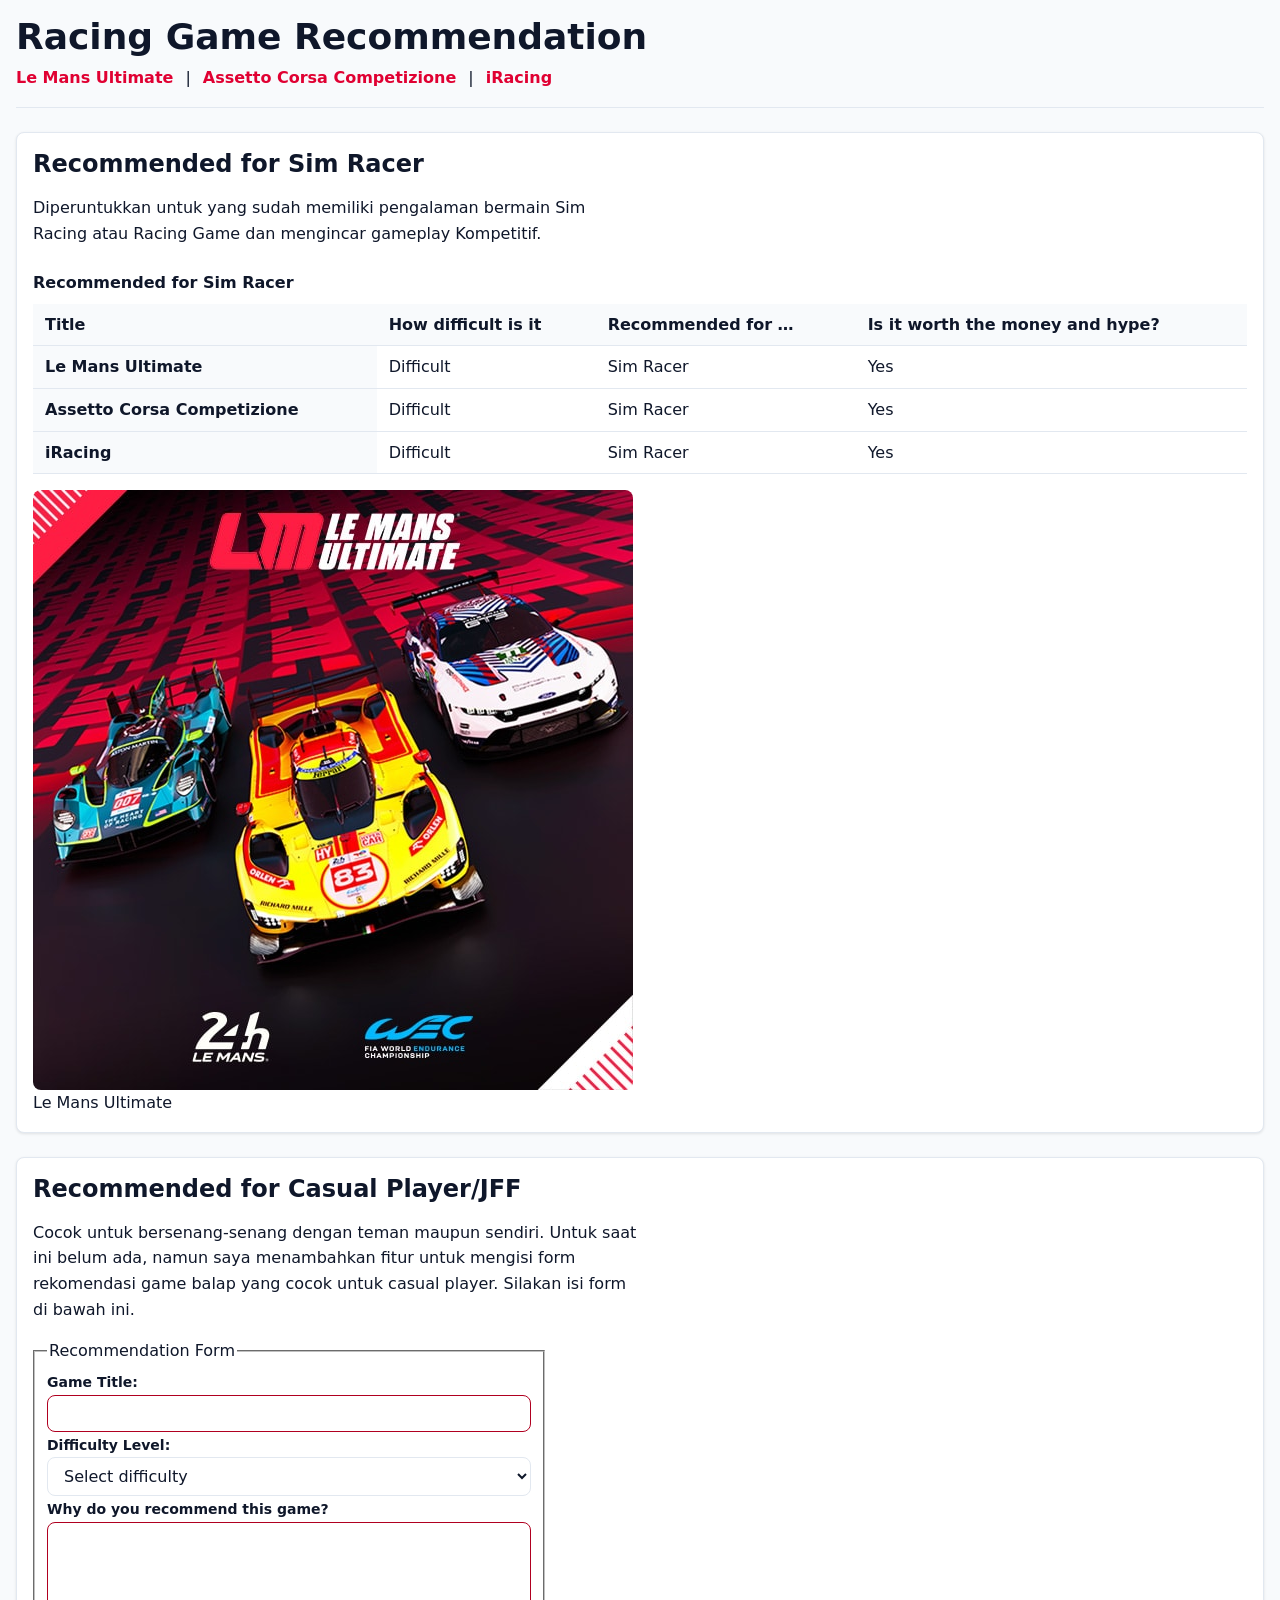
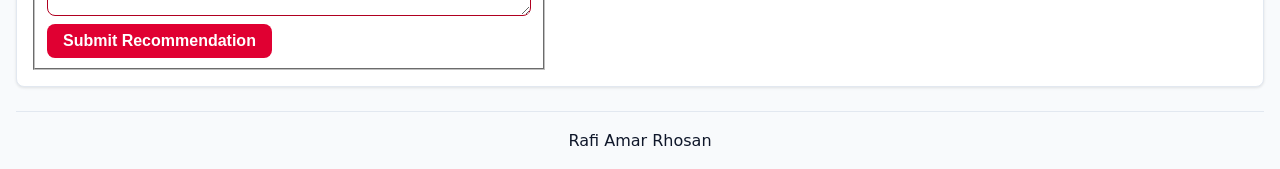
==== worksheet-p4/profil.html @ 3e89fd92 "Done P4" ====
<!DOCTYPE html>

<html lang="id">
<head>
     <meta charset="UTF-8">
     <meta name="viewport" content="width=device-width, initial-scale=1.0">
     <title>Racing Game Recommendation</title>

     <link rel="stylesheet" href="tokens.css">
     <link rel="stylesheet" href="base.css">
     <link rel="stylesheet" href="layout.css">
     <link rel="stylesheet" href="komponen.css">
     <link rel="stylesheet" href="tema.css">
</head>
<body>
  <header>
   <h1>Racing Game Recommendation</h1>
   <nav aria-label="Main navigation">
       <a href="https://lemansultimate.com/">Le Mans Ultimate</a> |
       <a href="https://assettocorsa.gg/assetto-corsa-competizione/">Assetto Corsa Competizione</a> |
       <a href="https://www.iracing.com/">iRacing</a>
   </nav>
  </header>

<main>
    <section id="recommended-sim-racer">
      <h2>Recommended for Sim Racer</h2>
      <p>Diperuntukkan untuk yang sudah memiliki pengalaman bermain Sim Racing atau Racing Game dan mengincar gameplay Kompetitif.</p>
    
      <table>
        <caption>Recommended for Sim Racer</caption>
        <thead>
          <tr>
            <th scope="col">Title</th>
            <th scope="col">How difficult is it</th>
            <th scope="col">Recommended for …</th>
            <th scope="col">Is it worth the money and hype?</th>
          </tr>
        </thead>
        <tbody>
          <tr>
            <th scope="row">Le Mans Ultimate</th>
            <td>Difficult</td>
            <td>Sim Racer</td>
            <td>Yes</td>
          </tr>
          <tr>
            <th scope="row">Assetto Corsa Competizione</th>
            <td>Difficult</td>
            <td>Sim Racer</td>
            <td>Yes</td>
          </tr>
          <tr>
            <th scope="row">iRacing</th>
            <td>Difficult</td>
            <td>Sim Racer</td>
            <td>Yes</td>
          </tr>
        </tbody>
      </table>

      <figure>
        <img src="LMU.webp" alt="Thumbnail Le Mans Ultimate dengan 2 mobil LMH dan 1 mobil LMGT3" width="600" height="600">
        <figcaption>Le Mans Ultimate</figcaption>
      </figure>
     </section>
    
    <section id="recommended-casual">
      <h2>Recommended for Casual Player/JFF</h2>
      <p>Cocok untuk bersenang-senang dengan teman maupun sendiri. Untuk saat ini belum ada, namun saya menambahkan fitur untuk mengisi form rekomendasi game balap yang cocok untuk casual player. 
         Silakan isi form di bawah ini.</p>

      <form action="#" method="post">
        <fieldset>
          <legend>Recommendation Form</legend>

          <label for="game-title">Game Title:</label>
          <input type="text" id="game-title" name="game-title" required>

          <label for="difficulty">Difficulty Level:</label>
          <select id="difficulty" name="difficulty" required>
            <option value="">Select difficulty</option>
            <option value="easy">Easy</option>
            <option value="medium">Moderate</option>
            <option value="hard">Difficult</option>
          </select>

          <label for="recommendation">Why do you recommend this game?</label>
          <textarea id="recommendation" name="recommendation" rows="4" required></textarea>

          <button type="submit">Submit Recommendation</button>
        </fieldset>
      </form>
    </section>

  </main>
  <footer>
     <p>Rafi Amar Rhosan</p>
  </footer>

</body>
</html>
---- worksheet-p4/tokens.css ----
:root {
  --lmu-red: #E00032;
  --dark-slate: #0F172A;
  --light-gray: #F8FAFC;
  --border-gray: #E2E8F0;
  
  --space-1: 0.25rem;
  --space-2: 0.5rem;
  --space-3: 0.75rem;
  --space-4: 1rem;
  --space-6: 1.5rem;

  --radius-md: 0.5rem;
  --shadow-1: 0 1px 3px rgba(0, 0, 0, .10);

  --text-sm: 0.875rem;
  --text-md: 1rem;
  --text-xl: 1.5rem;
  --text-3xl: 2.25rem;
}


:root {
  --color-bg: var(--light-gray);
  --color-fg: var(--dark-slate);
  --color-surface: #FFFFFF;
  --color-border: var(--border-gray);
  --color-primary: var(--lmu-red);
  --color-danger: #B00020;
  --color-focus: var(--lmu-red);
}
---- worksheet-p4/base.css ----
*, *::before, *::after {
  box-sizing: border-box;
}

* {
  margin: 0;
}

img {
  max-width: 100%;
  height: auto;
  display: block;
}


html {
  font-size: 100%;
}

body {
  font-family: system-ui, "Segoe UI", Roboto, sans-serif;
  font-size: var(--text-md);
  line-height: 1.6;
  color: var(--color-fg);
  background-color: var(--color-bg);
  padding: var(--space-4);
}


h1, h2, h3, p, th, td, label, caption {
  color: var(--color-fg);
}

h1 { 
  font-size: var(--text-3xl); 
  line-height: 1.15; 
}

h2 { 
  font-size: var(--text-xl); 
  line-height: 1.25; 
}

h3 { 
  font-size: var(--text-md); 
}


main p {
  max-width: 60ch;
}
---- worksheet-p4/layout.css ----
header {
  display: flex;
  flex-direction: column;
  gap: var(--space-2);
  margin-bottom: var(--space-6);
  padding-bottom: var(--space-4);
  border-bottom: 1px solid var(--color-border);
}

nav {
  display: flex;
  gap: var(--space-3);
  align-items: center;
}

main {
  display: flex;
  flex-direction: column;
  gap: var(--space-6);
}

section {
  display: flex;
  flex-direction: column;
  gap: var(--space-4);
  background: var(--color-surface);
  padding: var(--space-4);
  border-radius: var(--radius-md);
  border: 1px solid var(--color-border);
  box-shadow: var(--shadow-1);
}

footer {
  margin-top: var(--space-6);
  padding-top: var(--space-4);
  border-top: 1px solid var(--color-border);
  text-align: center;
}
---- worksheet-p4/komponen.css ----
a {
  color: var(--color-primary);
  text-decoration: none;
  font-weight: 600;
}

a:hover {
  text-decoration: underline;
}


table {
  width: 100%;
  border-collapse: collapse;
  margin-top: var(--space-2);
}

th, td {
  padding: var(--space-2) var(--space-3);
  text-align: left;
  border-bottom: 1px solid var(--color-border);
}

th {
  background-color: var(--color-bg);
  font-weight: 600;
}

caption {
  font-weight: bold;
  margin-bottom: var(--space-2);
  text-align: left;
}


img {
  border-radius: var(--radius-md);
}


form {
  display: flex;
  flex-direction: column;
  gap: var(--space-4);
  max-width: 32rem;
}

.form-group {
  display: flex;
  flex-direction: column;
  gap: var(--space-2);
}

label {
  font-weight: 600;
  font-size: var(--text-sm);
  color: var(--color-fg);
}

input[type="text"],
input[type="email"],
select,
textarea {
  width: 100%;
  padding: var(--space-2) var(--space-3);
  font-family: inherit;
  font-size: var(--text-md);
  color: var(--color-fg);
  background-color: var(--color-surface);
  border: 1px solid var(--color-border);
  border-radius: var(--radius-md);
}


input:focus,
select:focus,
textarea:focus,
button:focus {
  outline: 2px solid var(--color-focus);
  outline-offset: 2px;
}


input:invalid,
textarea:invalid {
  border-color: var(--color-danger);
}


button,
.btn {
  padding: var(--space-2) var(--space-4);
  font-size: var(--text-md);
  font-weight: 600;
  color: #FFFFFF;
  background-color: var(--color-primary);
  border: none;
  border-radius: var(--radius-md);
  cursor: pointer;
}
---- worksheet-p4/tema.css ----
@media (prefers-color-scheme: dark) {
  :root {
    --color-bg: #0F172A;
    --color-fg: #F8FAFC;
    --color-surface: #1E293B;
    --color-border: #334155;
    --color-primary: #FF3358;
  }
}


html:has(#theme-toggle:checked) {
  --color-bg: #0F172A;
  --color-fg: #F8FAFC;
  --color-surface: #1E293B;
  --color-border: #334155;
  --color-primary: #FF3358;
}


.theme-switch {
  display: inline-flex;
  align-items: center;
  gap: var(--space-2);
  cursor: pointer;
  font-size: var(--text-sm);
  font-weight: 600;
}
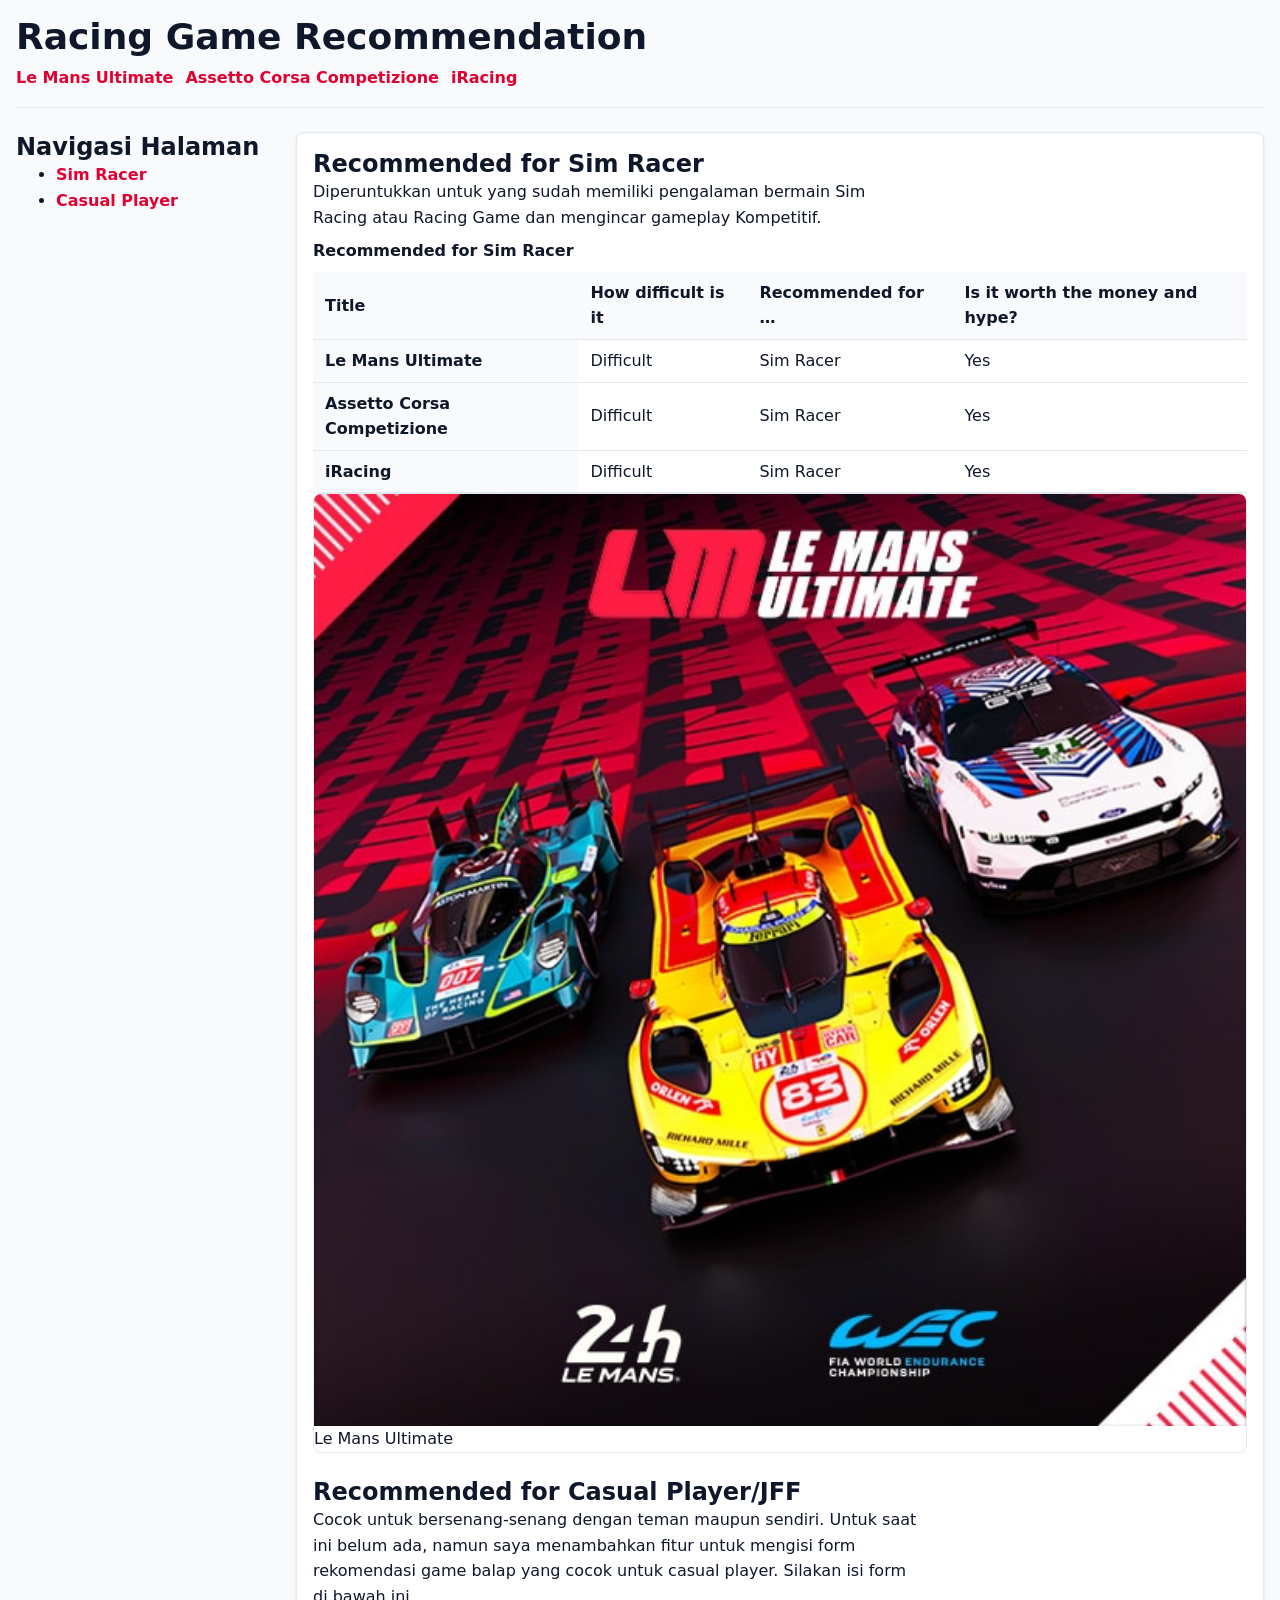
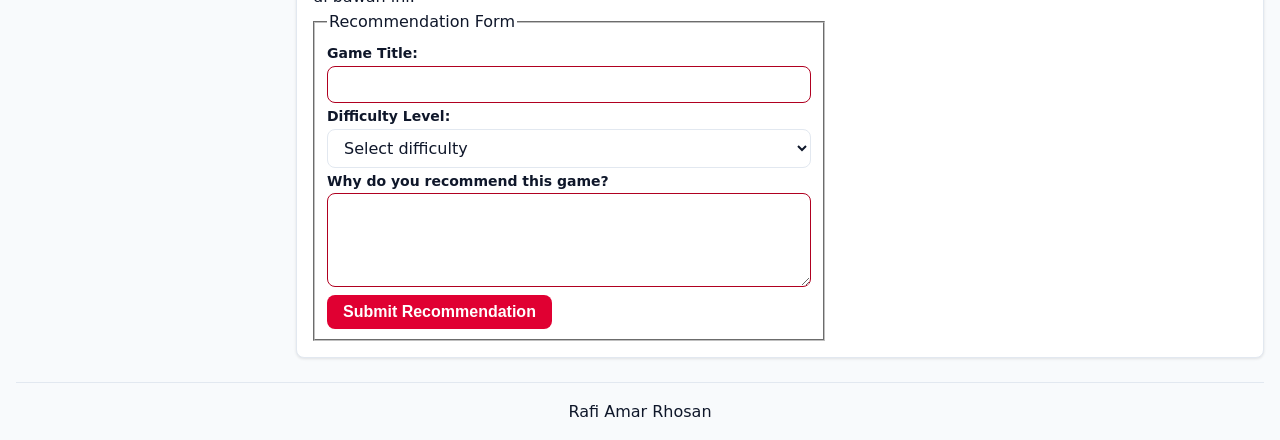
==== commit daca0407: "done P5" ====
--- a/worksheet-p4/profil.html
+++ b/worksheet-p4/profil.html
@@ -1,102 +1,121 @@
 <!DOCTYPE html>
-
 <html lang="id">
 <head>
-     <meta charset="UTF-8">
-     <meta name="viewport" content="width=device-width, initial-scale=1.0">
-     <title>Racing Game Recommendation</title>
+    <meta charset="UTF-8">
+    <meta name="viewport" content="width=device-width, initial-scale=1.0">
+    <title>Racing Game Recommendation</title>
 
-     <link rel="stylesheet" href="tokens.css">
-     <link rel="stylesheet" href="base.css">
-     <link rel="stylesheet" href="layout.css">
-     <link rel="stylesheet" href="komponen.css">
-     <link rel="stylesheet" href="tema.css">
+    <link rel="stylesheet" href="tokens.css">
+    <link rel="stylesheet" href="base.css">
+    <link rel="stylesheet" href="layout.css">
+    <link rel="stylesheet" href="komponen.css">
+    <link rel="stylesheet" href="tema.css">
 </head>
 <body>
-  <header>
-   <h1>Racing Game Recommendation</h1>
-   <nav aria-label="Main navigation">
-       <a href="https://lemansultimate.com/">Le Mans Ultimate</a> |
-       <a href="https://assettocorsa.gg/assetto-corsa-competizione/">Assetto Corsa Competizione</a> |
-       <a href="https://www.iracing.com/">iRacing</a>
-   </nav>
-  </header>
+  <div class="page">
 
-<main>
-    <section id="recommended-sim-racer">
-      <h2>Recommended for Sim Racer</h2>
-      <p>Diperuntukkan untuk yang sudah memiliki pengalaman bermain Sim Racing atau Racing Game dan mengincar gameplay Kompetitif.</p>
-    
-      <table>
-        <caption>Recommended for Sim Racer</caption>
-        <thead>
-          <tr>
-            <th scope="col">Title</th>
-            <th scope="col">How difficult is it</th>
-            <th scope="col">Recommended for …</th>
-            <th scope="col">Is it worth the money and hype?</th>
-          </tr>
-        </thead>
-        <tbody>
-          <tr>
-            <th scope="row">Le Mans Ultimate</th>
-            <td>Difficult</td>
-            <td>Sim Racer</td>
-            <td>Yes</td>
-          </tr>
-          <tr>
-            <th scope="row">Assetto Corsa Competizione</th>
-            <td>Difficult</td>
-            <td>Sim Racer</td>
-            <td>Yes</td>
-          </tr>
-          <tr>
-            <th scope="row">iRacing</th>
-            <td>Difficult</td>
-            <td>Sim Racer</td>
-            <td>Yes</td>
-          </tr>
-        </tbody>
-      </table>
+    <header class="navbar">
+      <h1>Racing Game Recommendation</h1>
+      <nav aria-label="Main navigation">
+          <a href="https://lemansultimate.com/">Le Mans Ultimate</a>
+          <a href="https://assettocorsa.gg/assetto-corsa-competizione/">Assetto Corsa Competizione</a>
+          <a href="https://www.iracing.com/">iRacing</a>
+      </nav>
+    </header>
 
-      <figure>
-        <img src="LMU.webp" alt="Thumbnail Le Mans Ultimate dengan 2 mobil LMH dan 1 mobil LMGT3" width="600" height="600">
-        <figcaption>Le Mans Ultimate</figcaption>
-      </figure>
-     </section>
-    
-    <section id="recommended-casual">
-      <h2>Recommended for Casual Player/JFF</h2>
-      <p>Cocok untuk bersenang-senang dengan teman maupun sendiri. Untuk saat ini belum ada, namun saya menambahkan fitur untuk mengisi form rekomendasi game balap yang cocok untuk casual player. 
-         Silakan isi form di bawah ini.</p>
+    <main class="content">
+      
+      <aside class="side">
+        <h2>Navigasi Halaman</h2>
+        <ul>
+          <li><a href="#recommended-sim-racer">Sim Racer</a></li>
+          <li><a href="#recommended-casual">Casual Player</a></li>
+        </ul>
+      </aside>
 
-      <form action="#" method="post">
-        <fieldset>
-          <legend>Recommendation Form</legend>
+      <section class="main">
+        
+        <div id="recommended-sim-racer">
+          <h2>Recommended for Sim Racer</h2>
+          <p>Diperuntukkan untuk yang sudah memiliki pengalaman bermain Sim Racing atau Racing Game dan mengincar gameplay Kompetitif.</p>
+        
+          <table>
+            <caption>Recommended for Sim Racer</caption>
+            <thead>
+              <tr>
+                <th scope="col">Title</th>
+                <th scope="col">How difficult is it</th>
+                <th scope="col">Recommended for …</th>
+                <th scope="col">Is it worth the money and hype?</th>
+              </tr>
+            </thead>
+            <tbody>
+              <tr>
+                <th scope="row">Le Mans Ultimate</th>
+                <td>Difficult</td>
+                <td>Sim Racer</td>
+                <td>Yes</td>
+              </tr>
+              <tr>
+                <th scope="row">Assetto Corsa Competizione</th>
+                <td>Difficult</td>
+                <td>Sim Racer</td>
+                <td>Yes</td>
+              </tr>
+              <tr>
+                <th scope="row">iRacing</th>
+                <td>Difficult</td>
+                <td>Sim Racer</td>
+                <td>Yes</td>
+              </tr>
+            </tbody>
+          </table>
 
-          <label for="game-title">Game Title:</label>
-          <input type="text" id="game-title" name="game-title" required>
+          <div class="gallery">
+            <figure class="card">
+              <img src="LMU.webp" alt="Thumbnail Le Mans Ultimate dengan 2 mobil LMH dan 1 mobil LMGT3" width="600" height="600">
+              <figcaption class="card_footer">
+                <span class="card__content">Le Mans Ultimate</span>
+              </figcaption>
+            </figure>
+          </div>
+        </div>
+        
+        <div id="recommended-casual">
+          <h2>Recommended for Casual Player/JFF</h2>
+          <p>Cocok untuk bersenang-senang dengan teman maupun sendiri. Untuk saat ini belum ada, namun saya menambahkan fitur untuk mengisi form rekomendasi game balap yang cocok untuk casual player. Silakan isi form di bawah ini.</p>
 
-          <label for="difficulty">Difficulty Level:</label>
-          <select id="difficulty" name="difficulty" required>
-            <option value="">Select difficulty</option>
-            <option value="easy">Easy</option>
-            <option value="medium">Moderate</option>
-            <option value="hard">Difficult</option>
-          </select>
+          <form action="#" method="post">
+            <fieldset>
+              <legend>Recommendation Form</legend>
 
-          <label for="recommendation">Why do you recommend this game?</label>
-          <textarea id="recommendation" name="recommendation" rows="4" required></textarea>
+              <label for="game-title">Game Title:</label>
+              <input type="text" id="game-title" name="game-title" required>
 
-          <button type="submit">Submit Recommendation</button>
-        </fieldset>
-      </form>
-    </section>
+              <label for="difficulty">Difficulty Level:</label>
+              <select id="difficulty" name="difficulty" required>
+                <option value="">Select difficulty</option>
+                <option value="easy">Easy</option>
+                <option value="medium">Moderate</option>
+                <option value="hard">Difficult</option>
+              </select>
 
-  </main>
-  <footer>
-     <p>Rafi Amar Rhosan</p>
-  </footer>
+              <label for="recommendation">Why do you recommend this game?</label>
+              <textarea id="recommendation" name="recommendation" rows="4" required></textarea>
 
+              <button type="submit">Submit Recommendation</button>
+            </fieldset>
+          </form>
+        </div>
+
+      </section>
+
+    </main>
+
+    <footer>
+        <p>Rafi Amar Rhosan</p>
+    </footer>
+
+  </div>
 </body>
 </html>
--- a/worksheet-p4/layout.css
+++ b/worksheet-p4/layout.css
@@ -1,8 +1,15 @@
-header {
+.page {
+  display: grid;
+  grid-template-rows: auto 1fr auto;
+  min-height: 100dvh;
+  gap: var(--space-6);
+}
+
+header,
+.navbar {
   display: flex;
   flex-direction: column;
   gap: var(--space-2);
-  margin-bottom: var(--space-6);
   padding-bottom: var(--space-4);
   border-bottom: 1px solid var(--color-border);
 }
@@ -13,7 +20,21 @@
   align-items: center;
 }
 
-main {
+main,
+.content {
+  display: grid;
+  grid-template-columns: 16rem 1fr;
+  grid-template-areas: "side main";
+  gap: var(--space-6);
+  align-items: start;
+}
+
+.side {
+  grid-area: side;
+}
+
+.main {
+  grid-area: main;
   display: flex;
   flex-direction: column;
   gap: var(--space-6);
@@ -31,8 +52,7 @@
 }
 
 footer {
-  margin-top: var(--space-6);
   padding-top: var(--space-4);
   border-top: 1px solid var(--color-border);
   text-align: center;
-}
+}
--- a/worksheet-p4/komponen.css
+++ b/worksheet-p4/komponen.css
@@ -7,7 +7,6 @@
 a:hover {
   text-decoration: underline;
 }
-
 
 table {
   width: 100%;
@@ -32,11 +31,11 @@
   text-align: left;
 }
 
-
 img {
   border-radius: var(--radius-md);
+  max-width: 100%;
+  height: auto;
 }
-
 
 form {
   display: flex;
@@ -71,7 +70,6 @@
   border-radius: var(--radius-md);
 }
 
-
 input:focus,
 select:focus,
 textarea:focus,
@@ -80,12 +78,10 @@
   outline-offset: 2px;
 }
 
-
 input:invalid,
 textarea:invalid {
   border-color: var(--color-danger);
 }
-
 
 button,
 .btn {
@@ -97,4 +93,45 @@
   border: none;
   border-radius: var(--radius-md);
   cursor: pointer;
+}
+
+.gallery {
+  display: grid;
+  grid-template-columns: repeat(auto-fit, minmax(16rem, 1fr));
+  gap: var(--space-4);
+}
+
+.card {
+  display: grid;
+  align-content: start;
+  min-height: 14rem;
+  background: var(--color-surface);
+  border: 1px solid var(--color-border);
+  border-radius: var(--radius-md);
+  overflow: hidden;
+  margin: 0;
+}
+
+.card img {
+  width: 100%;
+  height: auto;
+  object-fit: cover;
+  border-radius: 0;
+}
+
+.card__footer {
+  display: flex;
+  align-items: center;
+  justify-content: space-between;
+  padding: var(--space-3);
+  gap: var(--space-2);
+}
+
+.card__title {
+  min-width: 0;
+  overflow-wrap: anywhere;
+}
+
+.highlight {
+  grid-column: span 2;
 }
